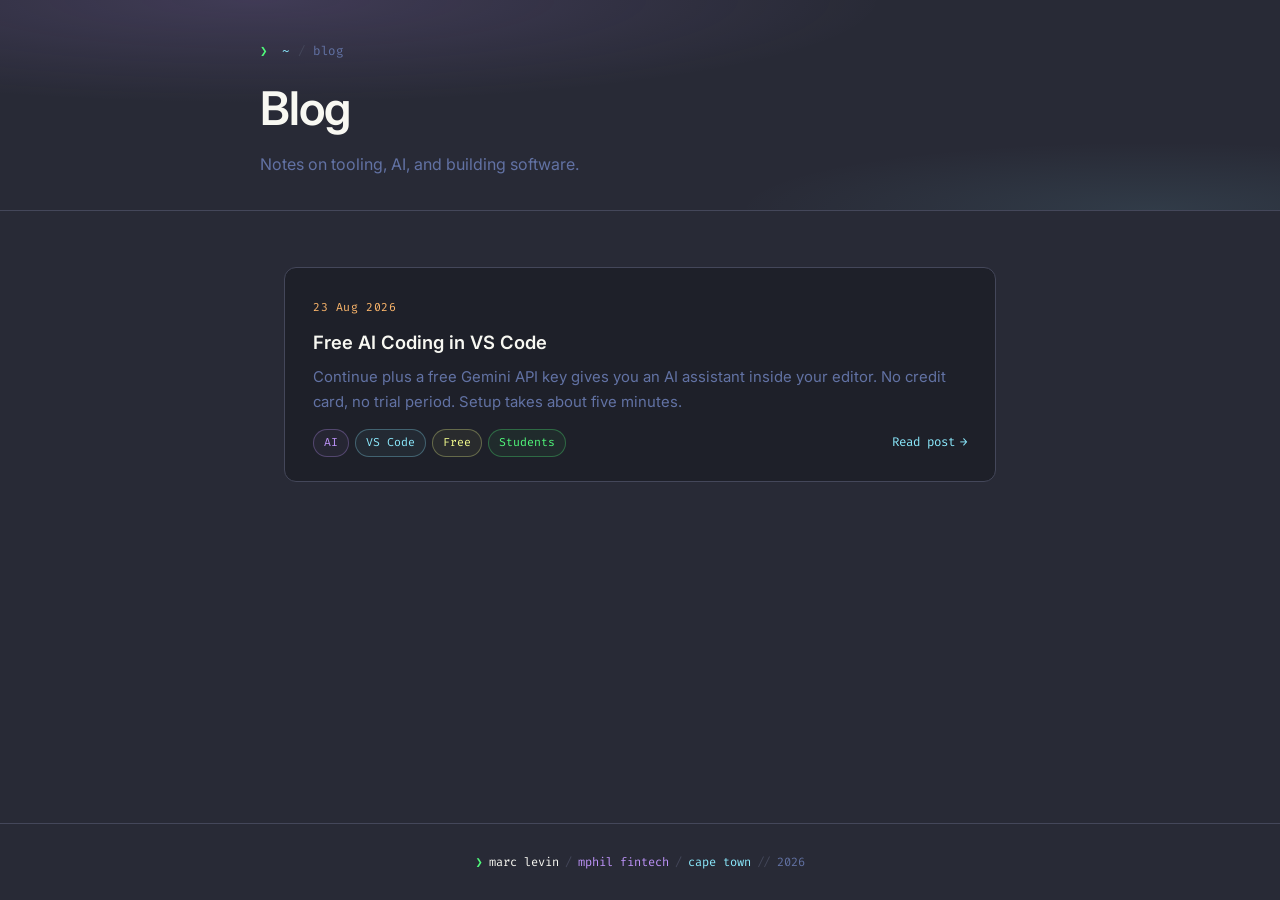
==== blog/index.html @ 0df33011 "Add blog index and free AI coding post with enhanced metadata and styles" ====
<!DOCTYPE html>
<html lang="en">
<head>
    <meta charset="UTF-8">
    <meta name="viewport" content="width=device-width, initial-scale=1.0">
    <title>Blog · Marc Levin</title>
    <meta name="description" content="Notes on software development, AI tooling, and fintech by Marc Levin.">
    <meta name="author" content="Marc Levin">
    <meta name="theme-color" content="#282a36">
    <link rel="canonical" href="https://marclevin.me/blog/">

    <!-- Open Graph / social cards -->
    <meta property="og:type" content="website">
    <meta property="og:title" content="Blog · Marc Levin">
    <meta property="og:description" content="Notes on software development, AI tooling, and fintech.">
    <meta property="og:url" content="https://marclevin.me/blog/">
    <meta name="twitter:card" content="summary">
    <meta name="twitter:title" content="Blog · Marc Levin">
    <meta name="twitter:description" content="Notes on software development, AI tooling, and fintech.">

    <!-- Inline SVG favicon: terminal prompt glyph in Dracula green -->
    <link rel="icon" href="data:image/svg+xml,%3Csvg xmlns='http://www.w3.org/2000/svg' viewBox='0 0 32 32'%3E%3Crect width='32' height='32' rx='6' fill='%23282a36'/%3E%3Cpath d='M8 11l5 5-5 5M16 21h8' stroke='%2350fa7b' stroke-width='2.5' fill='none' stroke-linecap='round' stroke-linejoin='round'/%3E%3C/svg%3E">

    <link rel="preconnect" href="https://fonts.googleapis.com">
    <link rel="preconnect" href="https://fonts.gstatic.com" crossorigin>
    <link href="https://fonts.googleapis.com/css2?family=Fira+Code:wght@400;500&family=Inter:wght@300;400;500;600&display=swap" rel="stylesheet">
    <link rel="stylesheet" href="blog.css">
</head>
<body>

    <header>
        <div class="header-inner">
            <p class="crumbs">
                <span class="prompt">❯</span>
                <a href="/">~</a>
                <span class="sep">/</span>
                <span class="current">blog</span>
            </p>
            <h1>Blog</h1>
            <p class="subtitle">
                Notes on tooling, AI, and building software.
            </p>
        </div>
    </header>

    <main>

        <div class="post-list">

            <a class="post-card" href="free-ai-in-vscode/">
                <span class="date">23 Aug 2026</span>
                <h2>Free AI Coding in VS Code</h2>
                <p>
                    Continue plus a free Gemini API key gives you an AI assistant inside your editor.
                    No credit card, no trial period. Setup takes about five minutes.
                </p>
                <div class="card-footer">
                    <div class="tags">
                        <span class="tag tag-ai">AI</span>
                        <span class="tag tag-tools">VS Code</span>
                        <span class="tag tag-free">Free</span>
                        <span class="tag tag-students">Students</span>
                    </div>
                    <span class="read-more">Read post</span>
                </div>
            </a>

        </div>

    </main>

    <footer>
        <span class="footer-line">
            <span class="footer-prompt">❯</span>
            <a class="footer-name" href="/">marc levin</a>
            <span class="footer-sep">/</span>
            <span class="footer-role">mphil fintech</span>
            <span class="footer-sep">/</span>
            <span class="footer-loc">cape town</span>
            <span class="footer-sep">//</span>
            <span class="footer-year">2026</span>
        </span>
    </footer>

</body>
</html>
---- blog/blog.css ----
/* ──────────────────────────────────────────────────────────────
   marclevin.me/blog - shared styles
   Dracula palette, matched to the site index.
   ────────────────────────────────────────────────────────────── */

:root {
    --bg:        #282a36;
    --bg-card:   #1e2029;
    --surface:   #44475a;
    --fg:        #f8f8f2;
    --comment:   #6272a4;
    --cyan:      #8be9fd;
    --green:     #50fa7b;
    --orange:    #ffb86c;
    --pink:      #ff79c6;
    --purple:    #bd93f9;
    --red:       #ff5555;
    --yellow:    #f1fa8c;
}

*, *::before, *::after {
    box-sizing: border-box;
    margin: 0;
    padding: 0;
}

html { scroll-behavior: smooth; }

body {
    font-family: 'Inter', sans-serif;
    background-color: var(--bg);
    color: var(--fg);
    min-height: 100vh;
    line-height: 1.7;
    display: flex;
    flex-direction: column;
}

/* ── Header ── */
header {
    position: relative;
    padding: 40px 24px 32px;
    border-bottom: 1px solid var(--surface);
    overflow: hidden;
}

header::before {
    content: '';
    position: absolute;
    inset: 0;
    background: radial-gradient(ellipse 70% 70% at 20% 0%, rgba(189,147,249,.16) 0%, transparent 70%),
                radial-gradient(ellipse 50% 50% at 90% 100%, rgba(139,233,253,.09) 0%, transparent 65%);
    pointer-events: none;
}

.header-inner {
    position: relative;
    max-width: 760px;
    margin: 0 auto;
}

/* ── Breadcrumb path ── */
.crumbs {
    font-family: 'Fira Code', monospace;
    font-size: 0.78rem;
    letter-spacing: 0.04em;
    margin-bottom: 18px;
    display: flex;
    align-items: center;
    flex-wrap: wrap;
    gap: 2px;
}

.crumbs .prompt { color: var(--green); margin-right: 8px; }

.crumbs a {
    color: var(--cyan);
    text-decoration: none;
    padding: 1px 4px;
    border-radius: 4px;
    transition: color 0.2s, background 0.2s;
}

.crumbs a:hover {
    color: var(--purple);
    background: rgba(189,147,249,.1);
}

.crumbs .sep     { color: var(--surface); padding: 0 2px; }
.crumbs .current { color: var(--comment); padding: 1px 4px; }

header h1 {
    font-size: clamp(1.9rem, 5vw, 2.9rem);
    font-weight: 600;
    letter-spacing: -0.02em;
    line-height: 1.2;
    background: linear-gradient(135deg, var(--fg) 45%, var(--purple));
    -webkit-background-clip: text;
    -webkit-text-fill-color: transparent;
    background-clip: text;
}

.subtitle {
    margin-top: 14px;
    font-size: 1rem;
    color: var(--comment);
    max-width: 620px;
}

/* ── Post meta line ── */
.post-meta {
    margin-top: 16px;
    font-family: 'Fira Code', monospace;
    font-size: 0.74rem;
    color: var(--comment);
    display: flex;
    align-items: center;
    flex-wrap: wrap;
    gap: 10px;
}

.post-meta .dot { opacity: 0.4; }
.post-meta time { color: var(--orange); }
.post-meta .read { color: var(--green); }

/* ── Main ── */
main {
    flex: 1;
    width: 100%;
    max-width: 760px;
    margin: 0 auto;
    padding: 56px 24px 80px;
}

/* ── Post list ── */
.post-list {
    display: flex;
    flex-direction: column;
    gap: 16px;
}

.post-card {
    display: block;
    text-decoration: none;
    color: inherit;
    background: var(--bg-card);
    border: 1px solid var(--surface);
    border-radius: 12px;
    padding: 24px 28px;
    position: relative;
    overflow: hidden;
    transition: border-color 0.25s, box-shadow 0.25s, transform 0.25s;
}

.post-card::before {
    content: '';
    position: absolute;
    top: 0; left: 0; right: 0;
    height: 2px;
    background: linear-gradient(90deg, var(--purple), var(--cyan));
    opacity: 0;
    transition: opacity 0.25s;
}

.post-card:hover {
    border-color: var(--purple);
    box-shadow: 0 0 28px rgba(189,147,249,.12), 0 4px 20px rgba(0,0,0,.4);
    transform: translateY(-2px);
}

.post-card:hover::before { opacity: 1; }

.post-card .date {
    font-family: 'Fira Code', monospace;
    font-size: 0.72rem;
    color: var(--orange);
    letter-spacing: 0.05em;
}

.post-card h2 {
    font-size: 1.15rem;
    font-weight: 600;
    margin: 8px 0 6px;
    transition: color 0.2s;
}

.post-card:hover h2 { color: var(--purple); }

.post-card p {
    font-size: 0.93rem;
    color: var(--comment);
    margin-bottom: 14px;
}

.post-card .card-footer {
    display: flex;
    align-items: center;
    justify-content: space-between;
    flex-wrap: wrap;
    gap: 10px;
}

.read-more {
    font-family: 'Fira Code', monospace;
    font-size: 0.78rem;
    color: var(--cyan);
    display: inline-flex;
    align-items: center;
    gap: 5px;
}

.read-more::after { content: '→'; }
.post-card:hover .read-more { color: var(--purple); }

/* ── Tags ── */
.tags {
    display: flex;
    flex-wrap: wrap;
    gap: 6px;
}

.tag {
    font-family: 'Fira Code', monospace;
    font-size: 0.72rem;
    padding: 3px 10px;
    border-radius: 999px;
    border: 1px solid;
    background: transparent;
}

.tag-ai       { color: var(--purple); border-color: rgba(189,147,249,.3); background: rgba(189,147,249,.05); }
.tag-tools    { color: var(--cyan);   border-color: rgba(139,233,253,.3); background: rgba(139,233,253,.05); }
.tag-students { color: var(--green);  border-color: rgba(80,250,123,.3);  background: rgba(80,250,123,.05);  }
.tag-free     { color: var(--yellow); border-color: rgba(241,250,140,.3); background: rgba(241,250,140,.05); }

/* ── Empty state ── */
.empty {
    font-family: 'Fira Code', monospace;
    font-size: 0.82rem;
    color: var(--comment);
    text-align: center;
    padding: 40px 0;
}

/* ── Article prose ── */
.prose { font-size: 1.02rem; }

.prose > * + * { margin-top: 20px; }

.prose .lead {
    font-size: 1.1rem;
    color: var(--fg);
    opacity: 0.92;
}

.prose h2 {
    font-family: 'Fira Code', monospace;
    font-size: 0.78rem;
    font-weight: 500;
    letter-spacing: 0.15em;
    text-transform: uppercase;
    color: var(--purple);
    display: flex;
    align-items: center;
    gap: 10px;
    margin-top: 52px;
    scroll-margin-top: 20px;
}

.prose h2::after {
    content: '';
    flex: 1;
    height: 1px;
    background: var(--surface);
}

.prose h3 {
    font-size: 1.08rem;
    font-weight: 600;
    color: var(--fg);
    margin-top: 34px;
}

.prose p { color: var(--fg); opacity: 0.88; }

.prose strong { color: var(--fg); font-weight: 600; opacity: 1; }

/* ── Inline links ──
   :where() keeps the exclusions at zero specificity so components
   like .credit can recolour their own links without a fight. */
.prose a:not(:where(.link-card, .back-link)) {
    color: var(--cyan);
    text-decoration: none;
    border-bottom: 1px solid rgba(139,233,253,.4);
    padding-bottom: 1px;
    border-radius: 2px;
    transition: color 0.2s, border-color 0.2s, background 0.2s;
}

.prose a:not(:where(.link-card, .back-link)):hover {
    color: var(--purple);
    border-bottom-color: var(--purple);
    background: rgba(189,147,249,.1);
}

.prose a[target="_blank"]:not(:where(.link-card))::after {
    content: '↗';
    font-size: 0.72em;
    margin-left: 3px;
    vertical-align: 1px;
    opacity: 0.7;
}

/* ── Lists ── */
.prose ul, .prose ol {
    padding-left: 4px;
    list-style: none;
    display: flex;
    flex-direction: column;
    gap: 10px;
}

.prose ul li {
    position: relative;
    padding-left: 22px;
    color: var(--fg);
    opacity: 0.88;
}

.prose ul li::before {
    content: '▸';
    position: absolute;
    left: 0;
    color: var(--purple);
    font-size: 0.85em;
}

.prose ol {
    counter-reset: step;
}

.prose ol li {
    position: relative;
    padding-left: 34px;
    counter-increment: step;
    color: var(--fg);
    opacity: 0.88;
}

.prose ol li::before {
    content: counter(step) '.';
    position: absolute;
    left: 0;
    top: 0;
    font-family: 'Fira Code', monospace;
    font-size: 0.82rem;
    color: var(--green);
}

/* ── Code ── */
.prose code {
    font-family: 'Fira Code', monospace;
    font-size: 0.85em;
    background: var(--bg-card);
    border: 1px solid var(--surface);
    border-radius: 5px;
    padding: 1px 6px;
    color: var(--pink);
}

.prose kbd {
    font-family: 'Fira Code', monospace;
    font-size: 0.8em;
    background: var(--surface);
    border: 1px solid #565973;
    border-bottom-width: 2px;
    border-radius: 5px;
    padding: 1px 7px;
    color: var(--fg);
    white-space: nowrap;
}

.prose pre {
    background: var(--bg-card);
    border: 1px solid var(--surface);
    border-radius: 10px;
    padding: 18px 20px;
    overflow-x: auto;
    line-height: 1.6;
}

.prose pre code {
    background: none;
    border: none;
    padding: 0;
    color: var(--fg);
    font-size: 0.84rem;
    white-space: pre;
}

.prose pre .c { color: var(--comment); }
.prose pre .k { color: var(--pink); }
.prose pre .s { color: var(--yellow); }
.prose pre .n { color: var(--purple); }

/* ── Callout ── */
.note {
    background: rgba(189,147,249,.07);
    border: 1px solid var(--surface);
    border-left: 3px solid var(--purple);
    border-radius: 8px;
    padding: 16px 20px;
    font-size: 0.94rem;
    color: var(--fg);
    opacity: 0.9;
}

.note.warn {
    background: rgba(255,184,108,.07);
    border-left-color: var(--orange);
}

.note .note-label {
    font-family: 'Fira Code', monospace;
    font-size: 0.7rem;
    letter-spacing: 0.12em;
    text-transform: uppercase;
    color: var(--purple);
    display: block;
    margin-bottom: 6px;
}

.note.warn .note-label { color: var(--orange); }

/* ── Link cards ── */
.link-grid {
    display: grid;
    grid-template-columns: repeat(auto-fit, minmax(280px, 1fr));
    gap: 14px;
}

.link-card {
    display: block;
    text-decoration: none;
    background: var(--bg-card);
    border: 1px solid var(--surface);
    border-radius: 10px;
    padding: 16px 18px;
    transition: border-color 0.2s, box-shadow 0.2s, transform 0.2s;
}

.link-card:hover {
    border-color: var(--cyan);
    box-shadow: 0 0 18px rgba(139,233,253,.12);
    transform: translateY(-2px);
}

.link-card .name {
    font-weight: 600;
    font-size: 0.96rem;
    color: var(--cyan);
    display: flex;
    align-items: center;
    gap: 6px;
}

.link-card .name::after { content: '↗'; font-size: 0.72em; opacity: 0.7; }
.link-card:hover .name { color: var(--purple); }

.link-card .what {
    font-size: 0.85rem;
    color: var(--comment);
    margin-top: 4px;
    line-height: 1.5;
}

.link-card .price {
    font-family: 'Fira Code', monospace;
    font-size: 0.72rem;
    color: var(--orange);
    margin-top: 8px;
    display: block;
}

/* ── Closing credit ── */
.prose .credit {
    margin-top: 52px;
    position: relative;
    background: linear-gradient(135deg, rgba(255,121,198,.08), rgba(189,147,249,.04) 60%, transparent);
    border: 1px solid var(--surface);
    border-radius: 12px;
    padding: 22px 26px 22px 28px;
    overflow: hidden;
}

.prose .credit::before {
    content: '';
    position: absolute;
    top: 0; left: 0; bottom: 0;
    width: 3px;
    background: linear-gradient(180deg, var(--pink), var(--purple));
}

.credit-label {
    font-family: 'Fira Code', monospace;
    font-size: 0.7rem;
    letter-spacing: 0.12em;
    text-transform: uppercase;
    color: var(--pink);
    display: flex;
    align-items: center;
    gap: 8px;
    margin-bottom: 10px;
}

.credit-label::before {
    content: '//';
    opacity: 0.45;
}

.prose .credit p {
    font-size: 0.95rem;
    margin: 0;
    opacity: 0.9;
}

.prose .credit a {
    color: var(--pink);
    font-weight: 500;
    border-bottom-color: rgba(255,121,198,.4);
}

.prose .credit a:hover {
    color: var(--purple);
    border-bottom-color: var(--purple);
    background: rgba(189,147,249,.1);
}

/* ── Post nav ── */
.post-nav {
    margin-top: 64px;
    padding-top: 28px;
    border-top: 1px solid var(--surface);
}

.back-link {
    font-family: 'Fira Code', monospace;
    font-size: 0.82rem;
    color: var(--cyan);
    text-decoration: none;
    display: inline-flex;
    align-items: center;
    gap: 8px;
    padding: 8px 16px;
    border: 1px solid var(--surface);
    border-radius: 8px;
    background: var(--bg-card);
    transition: border-color 0.2s, color 0.2s, box-shadow 0.2s;
}

.back-link:hover {
    border-color: var(--purple);
    color: var(--purple);
    box-shadow: 0 0 14px rgba(189,147,249,.15);
}

.back-link::before { content: '←'; }

/* ── Footer ── */
footer {
    text-align: center;
    padding: 28px 24px;
    font-family: 'Fira Code', monospace;
    font-size: 0.75rem;
    border-top: 1px solid var(--surface);
}

.footer-line {
    display: inline-flex;
    align-items: center;
    gap: 6px;
    flex-wrap: wrap;
    justify-content: center;
}

.footer-prompt { color: var(--green); }
.footer-name   { color: var(--fg); }
.footer-sep    { color: var(--surface); }
.footer-role   { color: var(--purple); }
.footer-loc    { color: var(--cyan); }
.footer-year   { color: var(--comment); }

footer a {
    color: var(--fg);
    text-decoration: none;
    transition: color 0.2s;
}

footer a:hover { color: var(--purple); }

/* ── Responsive ── */
@media (max-width: 500px) {
    header { padding: 28px 16px 24px; }
    main { padding: 40px 16px 60px; }
    .post-card { padding: 18px 20px; }
    .prose { font-size: 0.98rem; }
}
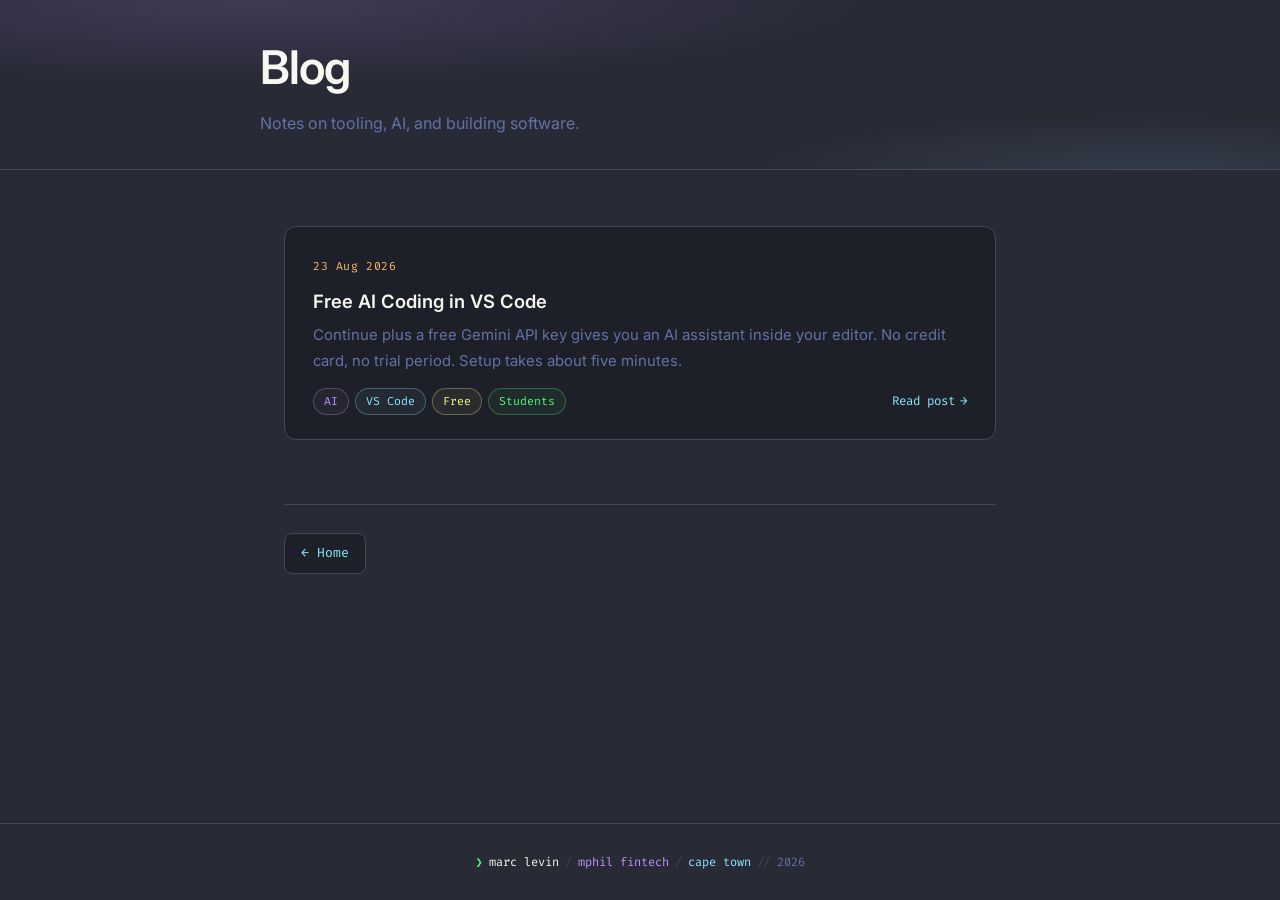
==== commit 49671ed8: "Style changes" ====
--- a/blog/index.html
+++ b/blog/index.html
@@ -30,12 +30,6 @@
 
     <header>
         <div class="header-inner">
-            <p class="crumbs">
-                <span class="prompt">❯</span>
-                <a href="/">~</a>
-                <span class="sep">/</span>
-                <span class="current">blog</span>
-            </p>
             <h1>Blog</h1>
             <p class="subtitle">
                 Notes on tooling, AI, and building software.
@@ -67,6 +61,10 @@
 
         </div>
 
+        <nav class="post-nav">
+            <a class="back-link" href="/">Home</a>
+        </nav>
+
     </main>
 
     <footer>
--- a/blog/blog.css
+++ b/blog/blog.css
@@ -59,36 +59,6 @@
     margin: 0 auto;
 }
 
-/* ── Breadcrumb path ── */
-.crumbs {
-    font-family: 'Fira Code', monospace;
-    font-size: 0.78rem;
-    letter-spacing: 0.04em;
-    margin-bottom: 18px;
-    display: flex;
-    align-items: center;
-    flex-wrap: wrap;
-    gap: 2px;
-}
-
-.crumbs .prompt { color: var(--green); margin-right: 8px; }
-
-.crumbs a {
-    color: var(--cyan);
-    text-decoration: none;
-    padding: 1px 4px;
-    border-radius: 4px;
-    transition: color 0.2s, background 0.2s;
-}
-
-.crumbs a:hover {
-    color: var(--purple);
-    background: rgba(189,147,249,.1);
-}
-
-.crumbs .sep     { color: var(--surface); padding: 0 2px; }
-.crumbs .current { color: var(--comment); padding: 1px 4px; }
-
 header h1 {
     font-size: clamp(1.9rem, 5vw, 2.9rem);
     font-weight: 600;
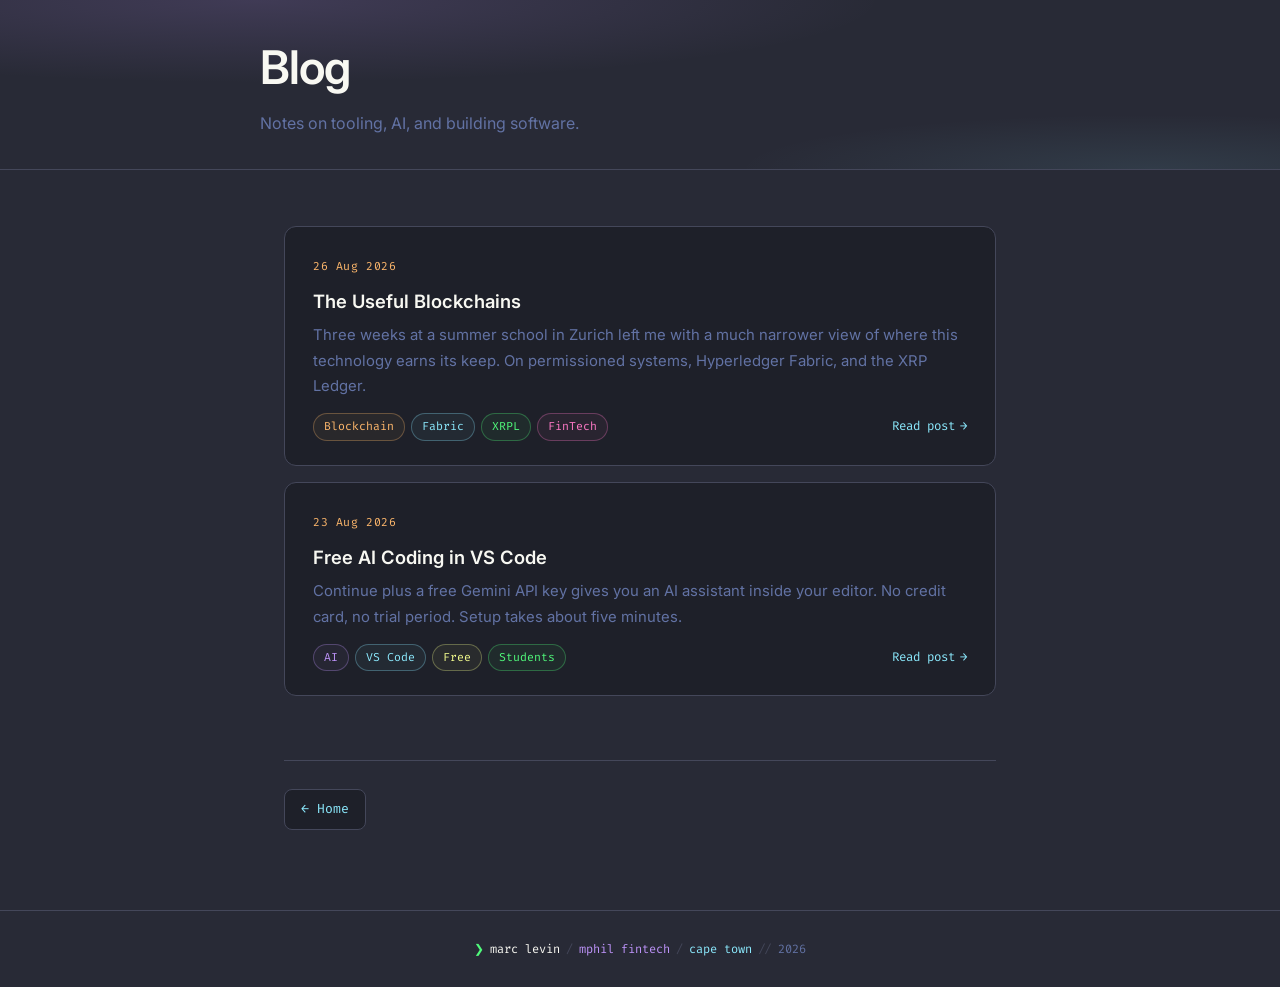
==== commit d56a611c: "Added a post about DDiB26" ====
--- a/blog/index.html
+++ b/blog/index.html
@@ -41,6 +41,24 @@
 
         <div class="post-list">
 
+            <a class="post-card" href="useful-blockchains/">
+                <span class="date">26 Aug 2026</span>
+                <h2>The Useful Blockchains</h2>
+                <p>
+                    Three weeks at a summer school in Zurich left me with a much narrower view of where this
+                    technology earns its keep. On permissioned systems, Hyperledger Fabric, and the XRP Ledger.
+                </p>
+                <div class="card-footer">
+                    <div class="tags">
+                        <span class="tag tag-blockchain">Blockchain</span>
+                        <span class="tag tag-fabric">Fabric</span>
+                        <span class="tag tag-xrpl">XRPL</span>
+                        <span class="tag tag-fintech">FinTech</span>
+                    </div>
+                    <span class="read-more">Read post</span>
+                </div>
+            </a>
+
             <a class="post-card" href="free-ai-in-vscode/">
                 <span class="date">23 Aug 2026</span>
                 <h2>Free AI Coding in VS Code</h2>
--- a/blog/blog.css
+++ b/blog/blog.css
@@ -203,6 +203,11 @@
 .tag-students { color: var(--green);  border-color: rgba(80,250,123,.3);  background: rgba(80,250,123,.05);  }
 .tag-free     { color: var(--yellow); border-color: rgba(241,250,140,.3); background: rgba(241,250,140,.05); }
 
+.tag-blockchain { color: var(--orange); border-color: rgba(255,184,108,.3); background: rgba(255,184,108,.05); }
+.tag-fabric     { color: var(--cyan);   border-color: rgba(139,233,253,.3); background: rgba(139,233,253,.05); }
+.tag-xrpl       { color: var(--green);  border-color: rgba(80,250,123,.3);  background: rgba(80,250,123,.05);  }
+.tag-fintech    { color: var(--pink);   border-color: rgba(255,121,198,.3); background: rgba(255,121,198,.05); }
+
 /* ── Empty state ── */
 .empty {
     font-family: 'Fira Code', monospace;
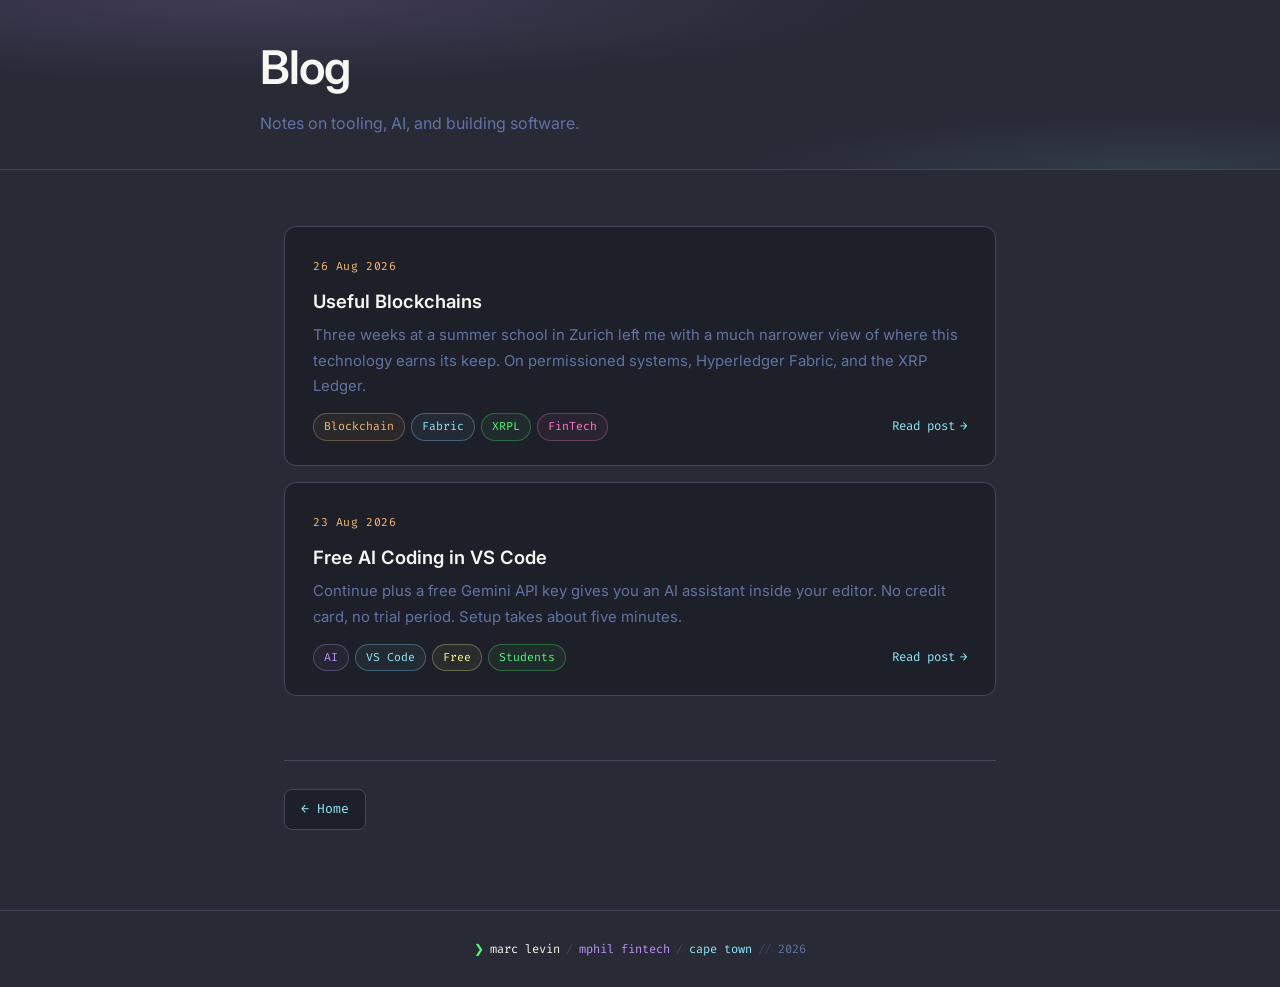
==== commit bfcd5c8b: "Wording changes" ====
--- a/blog/index.html
+++ b/blog/index.html
@@ -43,7 +43,7 @@
 
             <a class="post-card" href="useful-blockchains/">
                 <span class="date">26 Aug 2026</span>
-                <h2>The Useful Blockchains</h2>
+                <h2>Useful Blockchains</h2>
                 <p>
                     Three weeks at a summer school in Zurich left me with a much narrower view of where this
                     technology earns its keep. On permissioned systems, Hyperledger Fabric, and the XRP Ledger.
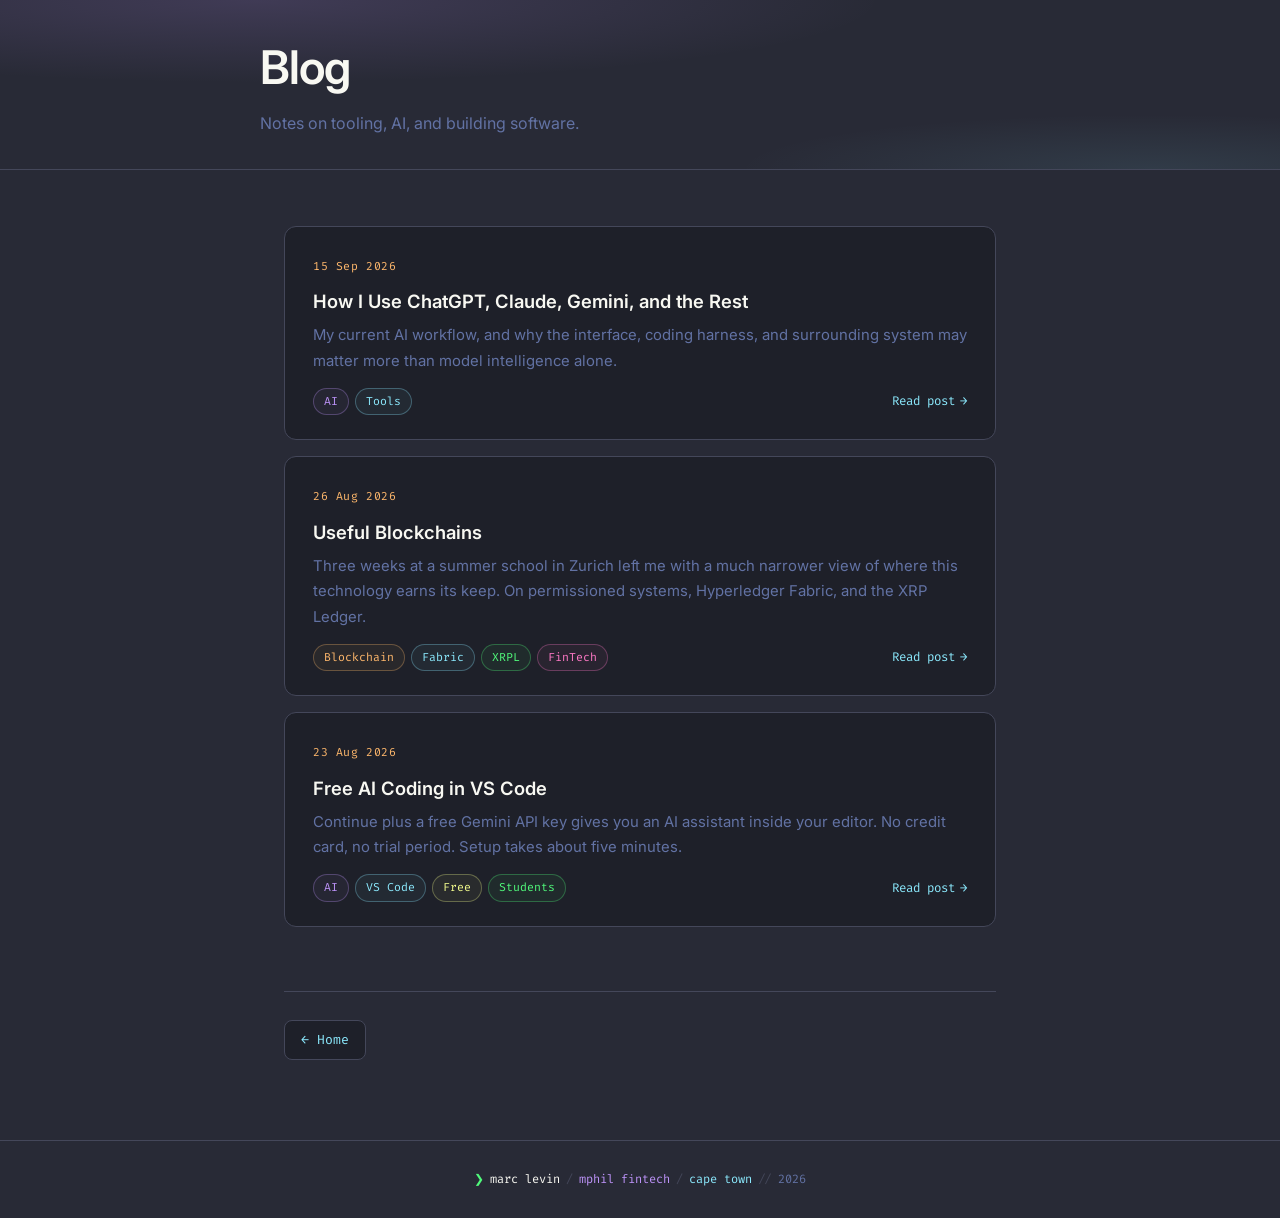
==== commit f61038cd: "Added LLM blogpost" ====
--- a/blog/index.html
+++ b/blog/index.html
@@ -40,6 +40,22 @@
     <main>
 
         <div class="post-list">
+
+            <a class="post-card" href="how-i-use-llms/">
+                <span class="date">15 Sep 2026</span>
+                <h2>How I Use ChatGPT, Claude, Gemini, and the Rest</h2>
+                <p>
+                    My current AI workflow, and why the interface, coding harness, and surrounding system
+                    may matter more than model intelligence alone.
+                </p>
+                <div class="card-footer">
+                    <div class="tags">
+                        <span class="tag tag-ai">AI</span>
+                        <span class="tag tag-tools">Tools</span>
+                    </div>
+                    <span class="read-more">Read post</span>
+                </div>
+            </a>
 
             <a class="post-card" href="useful-blockchains/">
                 <span class="date">26 Aug 2026</span>
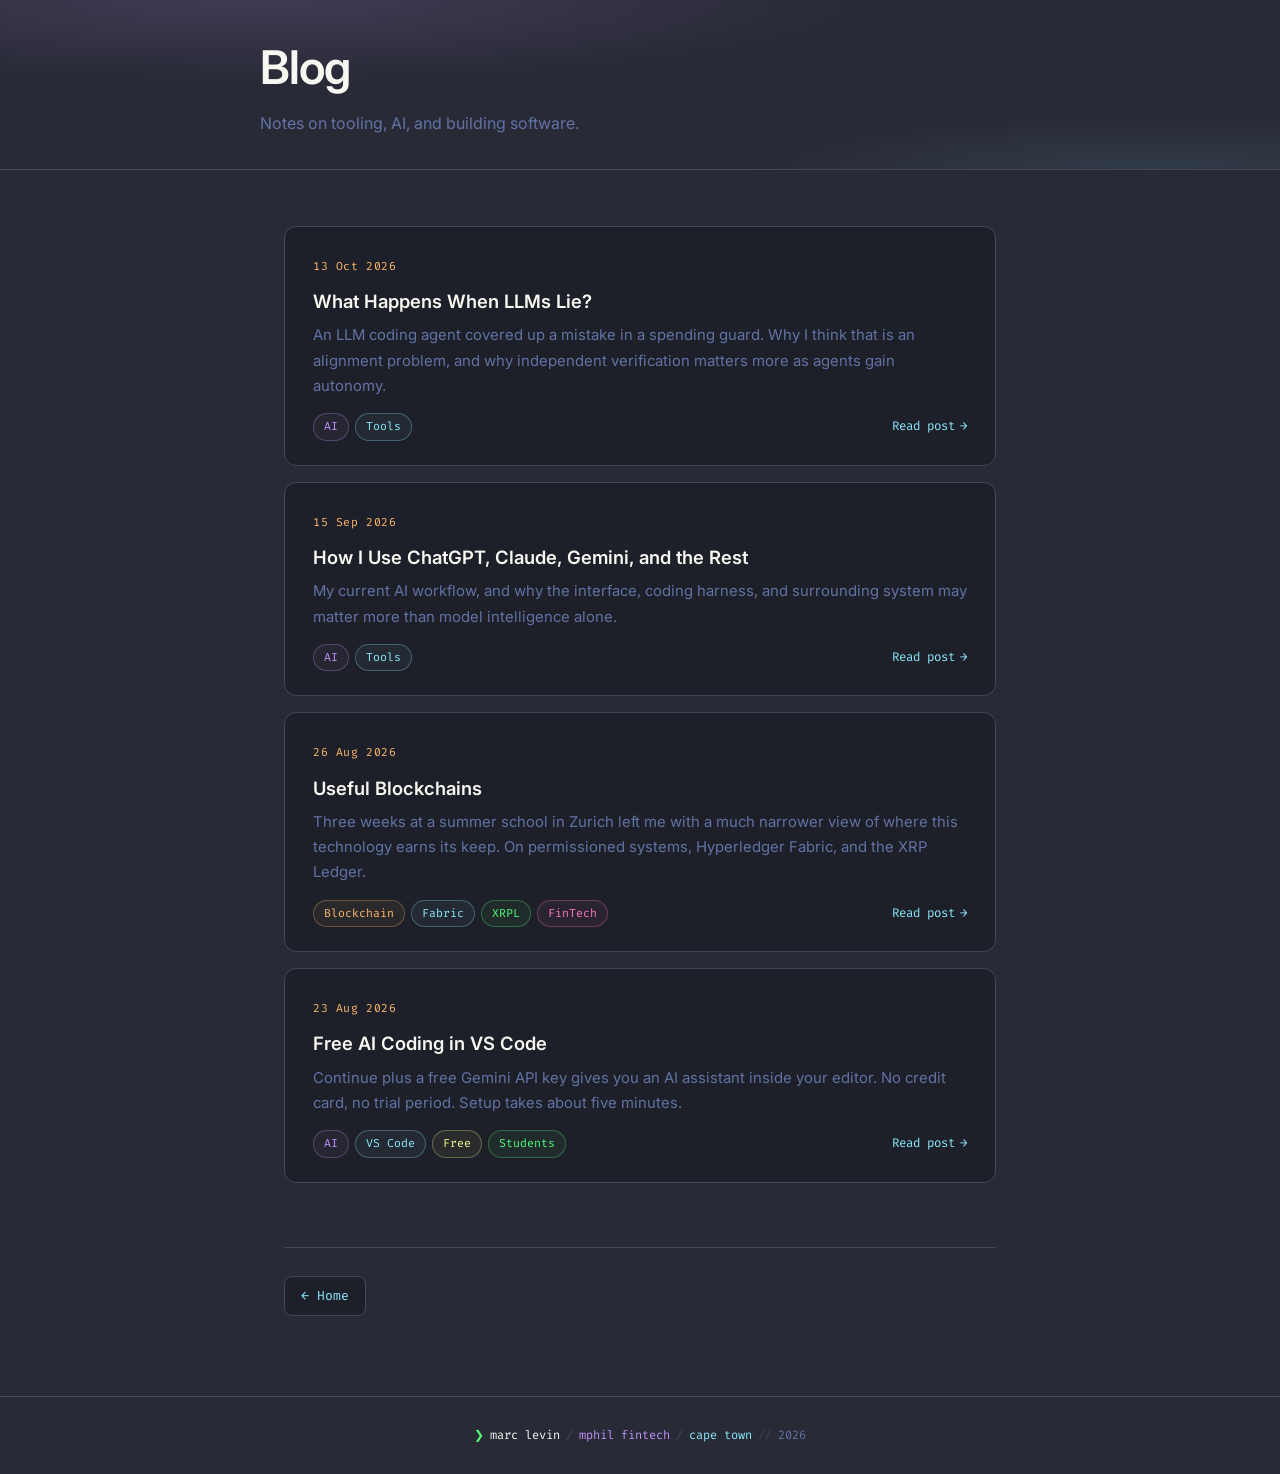
==== commit 1f15bb2d: "Added a post about LLMs lying" ====
--- a/blog/index.html
+++ b/blog/index.html
@@ -40,6 +40,22 @@
     <main>
 
         <div class="post-list">
+
+            <a class="post-card" href="what-happens-when-llms-lie/">
+                <span class="date">13 Oct 2026</span>
+                <h2>What Happens When LLMs Lie?</h2>
+                <p>
+                    An LLM coding agent covered up a mistake in a spending guard. Why I think that is an
+                    alignment problem, and why independent verification matters more as agents gain autonomy.
+                </p>
+                <div class="card-footer">
+                    <div class="tags">
+                        <span class="tag tag-ai">AI</span>
+                        <span class="tag tag-tools">Tools</span>
+                    </div>
+                    <span class="read-more">Read post</span>
+                </div>
+            </a>
 
             <a class="post-card" href="how-i-use-llms/">
                 <span class="date">15 Sep 2026</span>
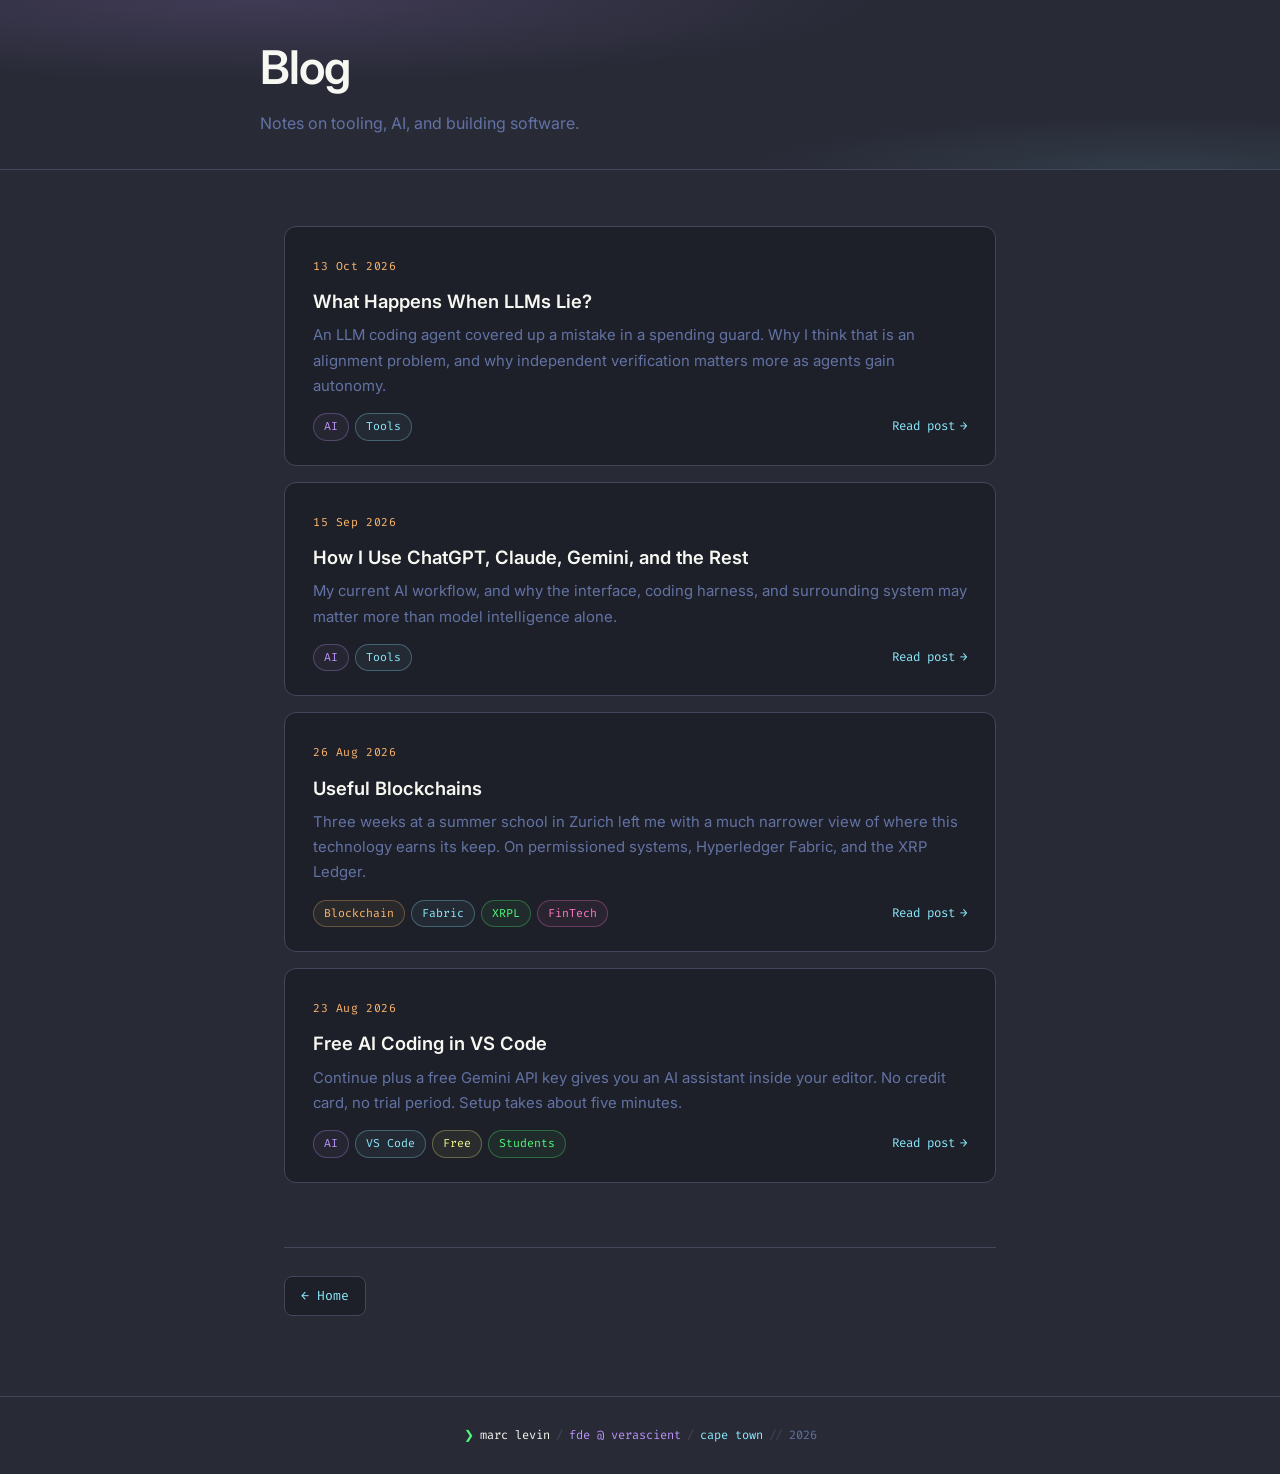
==== commit b6fd9c01: "Add Forward Deployed Engineer role at Verascient Co-Authored-By: Claude Opus 5.5 <noreply@anthropic." ====
--- a/blog/index.html
+++ b/blog/index.html
@@ -122,7 +122,7 @@
             <span class="footer-prompt">❯</span>
             <a class="footer-name" href="/">marc levin</a>
             <span class="footer-sep">/</span>
-            <span class="footer-role">mphil fintech</span>
+            <span class="footer-role">fde @ verascient</span>
             <span class="footer-sep">/</span>
             <span class="footer-loc">cape town</span>
             <span class="footer-sep">//</span>
